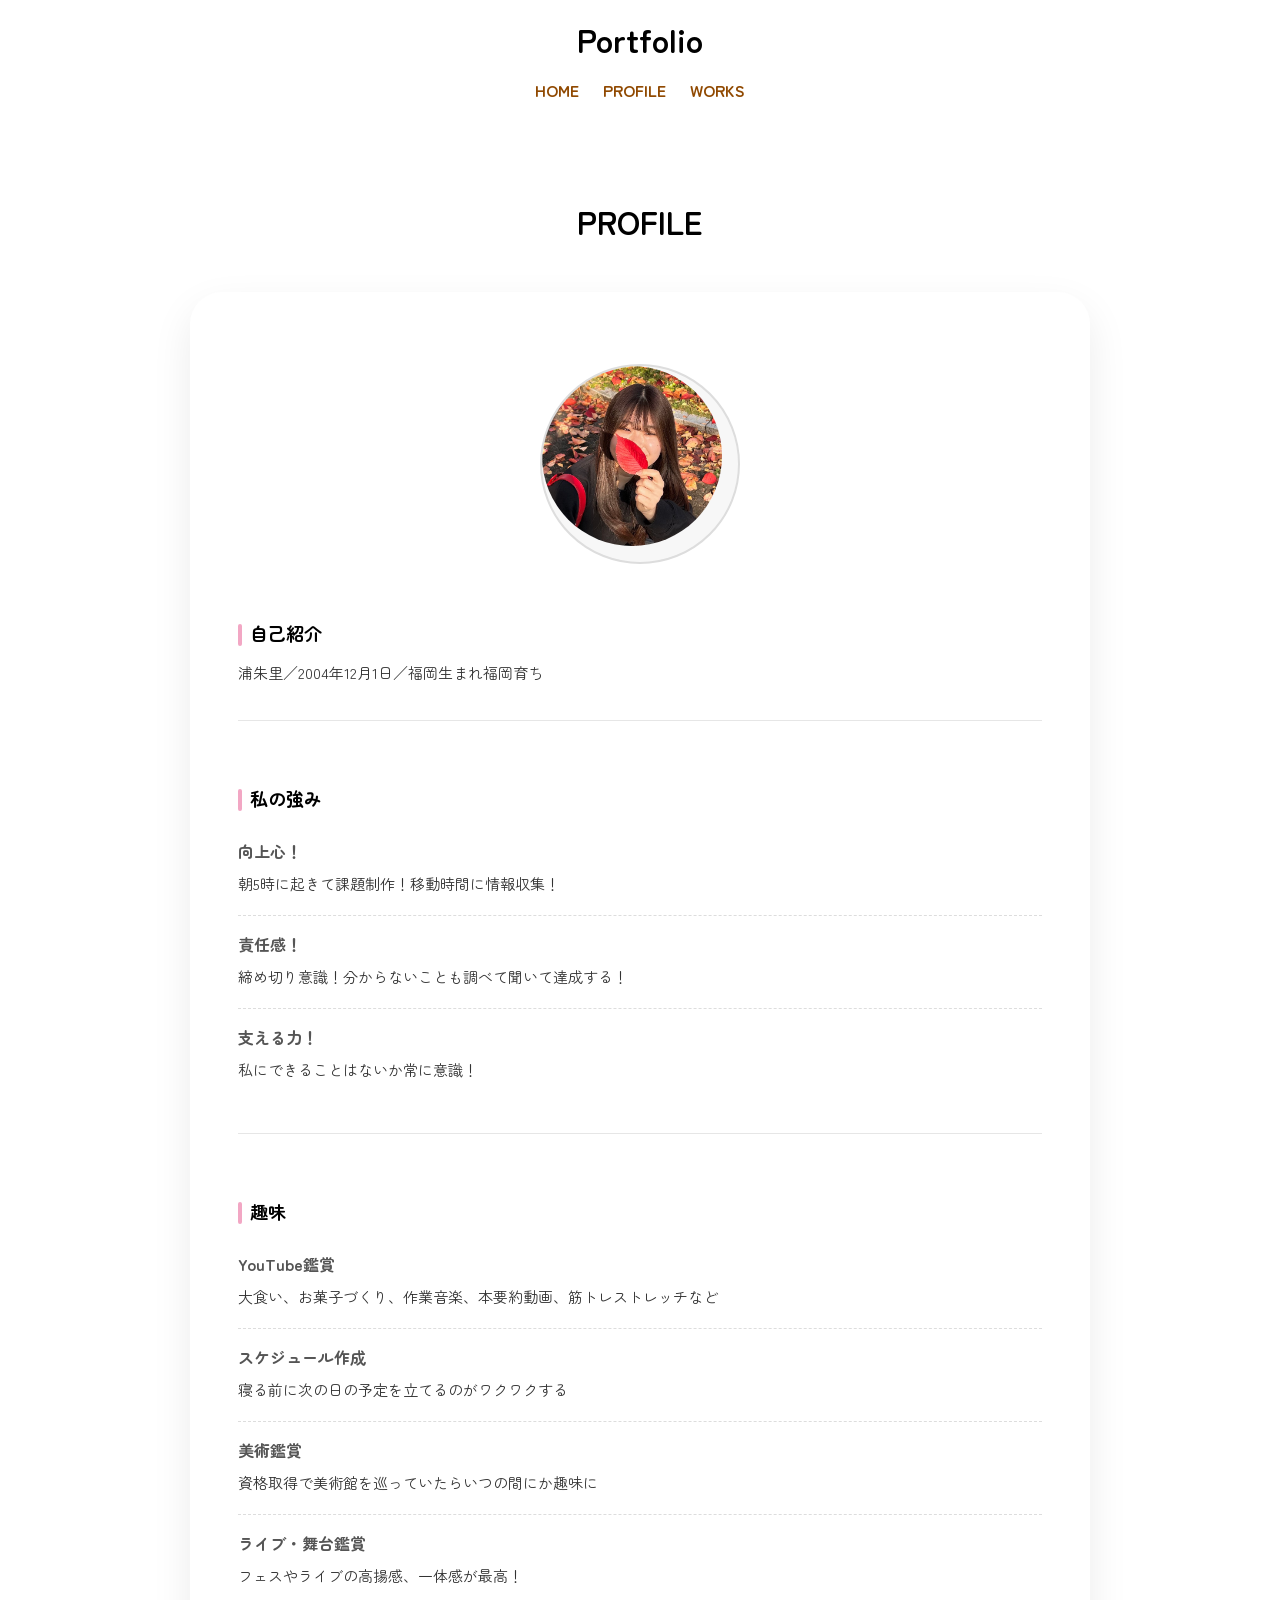
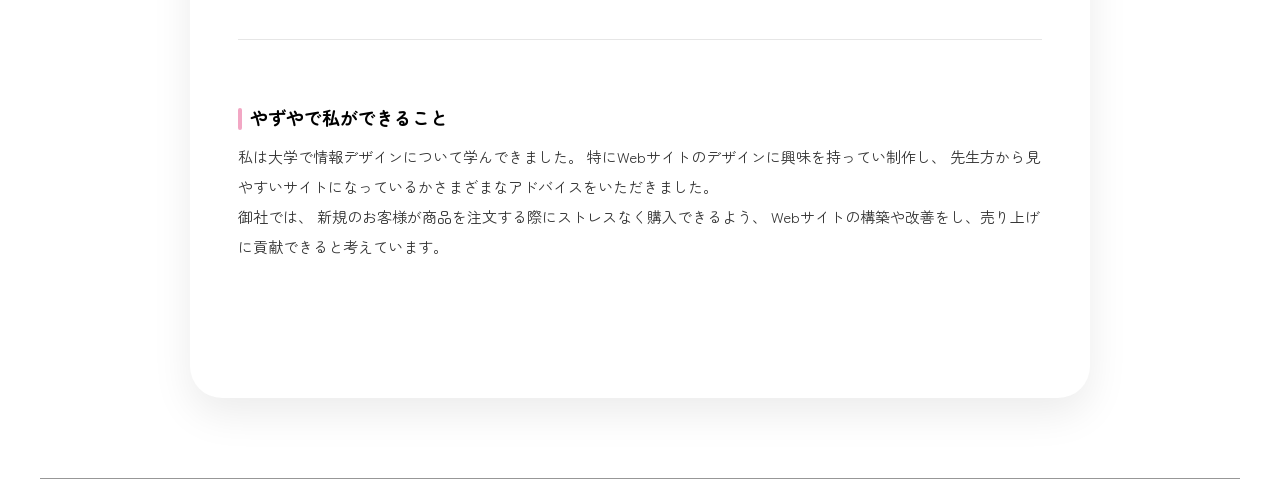
==== about.html @ 39ef50e6 "Update about.html" ====
<!DOCTYPE html>
<html lang="ja">
<head>
  <meta charset="UTF-8">
  <title>PROFILE</title>
  <meta name="viewport" content="width=device-width, initial-scale=1.0">
  <link rel="stylesheet" href="style.css">
  <link rel="stylesheet" href="about.css">
   <!-- Google Fonts -->
   <link rel="stylesheet" href="https://fonts.googleapis.com/css2?family=Zen+Maru+Gothic:wght@400&display=swap">
</head>

<body>
<div id="wrap">

  <header>
    <h1>Portfolio</h1>
    <nav>
      <ul>
        <li><a href="index.html">HOME</a></li>
        <li><a href="about.html">PROFILE</a></li>
        <li><a href="works.html">WORKS</a></li>
      </ul>
    </nav>
  </header>

  <main class="about">
    <h2 class="about-title">PROFILE</h2>

    <div class="profile-card">
              <div class="about-image">
                <img src="images/profile.jpg" alt="写真">
              </div>
      <section class="profile-section">
        <h3>自己紹介</h3>
        <p>浦朱里／2004年12月1日／福岡生まれ福岡育ち</p>
      </section>
    
      <section class="profile-section">
        <h3>私の強み</h3>

        <ul class="profile-list">
          <li>
            <span class="period">向上心！</span>
            <p>朝5時に起きて課題制作！移動時間に情報収集！</p>
          </li>
      
          <li>
            <span class="period">責任感！</span>
            <p>締め切り意識！分からないことも調べて聞いて達成する！</p>
          </li>
      
          <li>
            <span class="period">支える力！</span>
            <p>私にできることはないか常に意識！
            </p>
          </li>
          
      </section>
    
      <section class="profile-section">
        <h3>趣味</h3>
      
        <ul class="profile-list">
          <li>
            <span class="period">YouTube鑑賞</span>
            <p>大食い、お菓子づくり、作業音楽、本要約動画、筋トレストレッチなど</p>
          </li>

          <li>
            <span class="period">スケジュール作成</span>
            <p>寝る前に次の日の予定を立てるのがワクワクする</p>
          </li>

          <li>
          <span class="period">美術鑑賞</span>
            <p>資格取得で美術館を巡っていたらいつの間にか趣味に
            </li>

          <li>
            <span class="period">ライブ・舞台鑑賞</span>
            <p>フェスやライブの高揚感、一体感が最高！</p>
          </li>
        </section>
      
    
      <section class="profile-section">
        <h3>やずやで私ができること</h3>

        <p>

          私は大学で情報デザインについて学んできました。
          特にWebサイトのデザインに興味を持ってい制作し、
          先生方から見やすいサイトになっているかさまざまなアドバイスをいただきました。<br>
          
          御社では、
          新規のお客様が商品を注文する際にストレスなく購入できるよう、
          Webサイトの構築や改善をし、売り上げに貢献できると考えています。
        </p>


      </section>
    
    </div>
    
</body>
</html>
---- style.css ----
@charset "UTF-8";
* {
    margin: 0;
    padding: 0;
    list-style: none;
    text-decoration: none;
    box-sizing: border-box;
    
  }

  body {
    height: 100%;
      font-family: "Zen Maru Gothic", sans-serif;
    }
  
  #wrap {
    display: flex;
    flex-direction: column;
    min-height: 100vh;
  }

  /* メインビジュアル専用：ふんわり表示 */
  .main-visual {
    width: 40%;
    margin: 80px auto;
  
    opacity: 0;
    transform: translateY(-12px);
    transition: opacity 2s ease, transform 2s ease;
  }
  /* スマホ */
@media (max-width: 768px) {
  .main-visual {
    width: 90%;
    margin: 40px auto;
  }
}
  
  .main-visual.is-show {
    opacity: 1;
    transform: translateY(0);
  }
  


@keyframes fadeDown {
  to {
    opacity: 1;
    transform: translateY(0);
  }
}

.more-btn {
  display: inline-block;
  padding: 20px 28px;
  border-radius: 999px;
  background-color: #f3f3f3;
  color: #330000;
  font-size: 14px;
  text-decoration: none;
  transition: background-color 0.4s ease, color 0.4s ease;
}

.more-btn:hover {
  background-color: #330000;
  color: #fffaef;
}

  

  img {
    width: 100%;
    height: auto;
    vertical-align: bottom;
  }
header {
  background: #ffffff;
}
header h1 {
    text-align: center;
    padding: 1rem;
  }
  
  nav ul {
    padding-bottom: 1rem;
    margin: 0;
    text-align: center;
  }
  
  nav ul li {
    display: inline-block;
    margin: 0 10px;
  }
  
  nav ul li a {
    font-weight: bold;
    color: #904901;
  }


  main {
    max-width: 1200px;
    margin: 0 auto;
    padding: 1rem;
  }


  
main section {
    margin-bottom: 60px;
  }
  
section {
  background: #FFF;
}



footer {
  background:#330000;
  color: #FFF;
  text-align: center;
  padding: 1rem;
  width: 100%;
}

/* article01、02*/
.section-inner {
  max-width: 800px;
  margin: 0 auto;
}

/* article01*/
.sec01 {
  grid-column: 1 / -1;
  padding: 40px 20px;
  border-radius: 16px;
  box-shadow: 0 8px 24px rgba(0, 0, 0, 0.08);
  background: #fff;
  display: flex;
  flex-direction: column;
  align-items: center;   /* 横中央 */
  text-align: center;    /* 文章中央 */
}

.about-title {
  margin-bottom: 24px;
}
.about-text {
  line-height: 1.8;
  margin-bottom: 20px;
}


.about-image {
  width: 200px;
  height: 200px;
  border-radius: 50%;
  border: 2px solid #ddd;
  overflow: hidden;
  background: #f7f7f7;
  margin: 0 auto 24px; 
}

.about-image img {
  width: 100%;
  height: 100%;
  object-fit: cover;
}


/* WORKSエリア */
.sec02 {
  grid-column: 1 / -1;
  padding: 40px 20px;
  box-shadow: 0 8px 24px rgba(0, 0, 0, 0.08);
  background: #fff;
  border-radius: 16px;
}

/* 見出し */
.works-title {
  text-align: center;
  margin-bottom: 24px;
}

.work_top-title{
text-align: center;
padding: 100px 25px 20px;
}

/* 画像縦並び */
.works-box {
  text-align: center; /* 中央寄せ */
}

.works-box img {
  height: auto;       /* 比率維持 */
  display: block;
  margin: 0 auto 40px; /* 縦余白 */
}



/* contact */
.sec03 {
  grid-column: 1 / -1;
  padding: 40px 20px;
  box-shadow: 0 8px 24px rgba(0, 0, 0, 0.08);
  background: #fff;
  border-radius: 16px;
}
.contact-text p {
  text-align: center;
}



html {
  scroll-behavior: smooth;
}


/*初・小さい説明など*/
.section-sub {
  display: block;
  font-size: 12px;
  color: #888;
  margin-top: 6px;
  letter-spacing: 0.1em;
}

/*WORK ページごとのタイトル下の説明箇所*/
.section-sub2 {
  display: block;
  font-size: 15px;
  color: #956060;
  margin-top: 6px;
  letter-spacing: 0.1em;
  text-align: center;
}
---- about.css ----
/* ABOUT専用 */

/* ===== ABOUT全体 ===== */
.about {
  width: 100%;
  min-height: 100vh;
  padding: 80px 24px;
  display: flex;
  flex-direction: column;
  align-items: center;
  border-bottom: 1px solid #979797;
}

.profile-section {
  width: 100%;
  padding-bottom: 32px;
  margin-bottom: 32px;
  border-bottom: 1px solid #e6e6e6;
  text-align: left;
}

.profile-section:last-child {
  border-bottom: none;
}

.profile-section:last-child {
  border-bottom: none;
}


/* ===== タイトル ===== */
.about-title {
  font-size: 32px;
  margin-bottom: 48px;
}

/* ===== プロフィールカード ===== */
.profile-card {
  width: 100%;
  max-width: 900px;
  min-height: 80vh;

  background-color: #ffffff;
  border-radius: 32px;
  box-shadow: 0 16px 40px rgba(0, 0, 0, 0.08);

  padding: 72px 48px;

  display: flex;
  flex-direction: column;
  align-items: stretch;
  gap: 32px;
}

/* ===== 画像 ===== */
.about-image img {
  width: 180px;
  height: 180px;
  object-fit: cover;
  border-radius: 50%;
}

/* 見出し */
.profile-section h3 {
  font-size: 18px;
  margin-bottom: 12px;
  font-weight: 600;
  position: relative;
  padding-left: 12px;
}

/* 見出しの左にノートっぽい線 */
.profile-section h3::before {
  content: "";
  position: absolute;
  left: 0;
  top: 4px;
  width: 4px;
  height: 1.2em;
  background-color: #f2a7c4; /* うすピンク */
  border-radius: 2px;
}

/* ===== テキスト ===== */
/* 本文 */
.profile-section p {
  font-size: 15px;
  line-height: 2;
  color: #333;
}

/* ===== HOMEへ戻る ===== */
.back-home {
  margin-top: 40px;
  font-size: 14px;
  color: #666;
  text-decoration: none;
}

.profile-list {
  list-style: none;
  padding: 0;
  margin: 0;
}

.profile-list li {
  padding: 16px 0;
  border-bottom: 1px dashed #ddd;
}

.profile-list li:last-child {
  border-bottom: none;
}

.period {
  display: block;
  font-weight: 600;
  margin-bottom: 6px;
  color: #555;
}
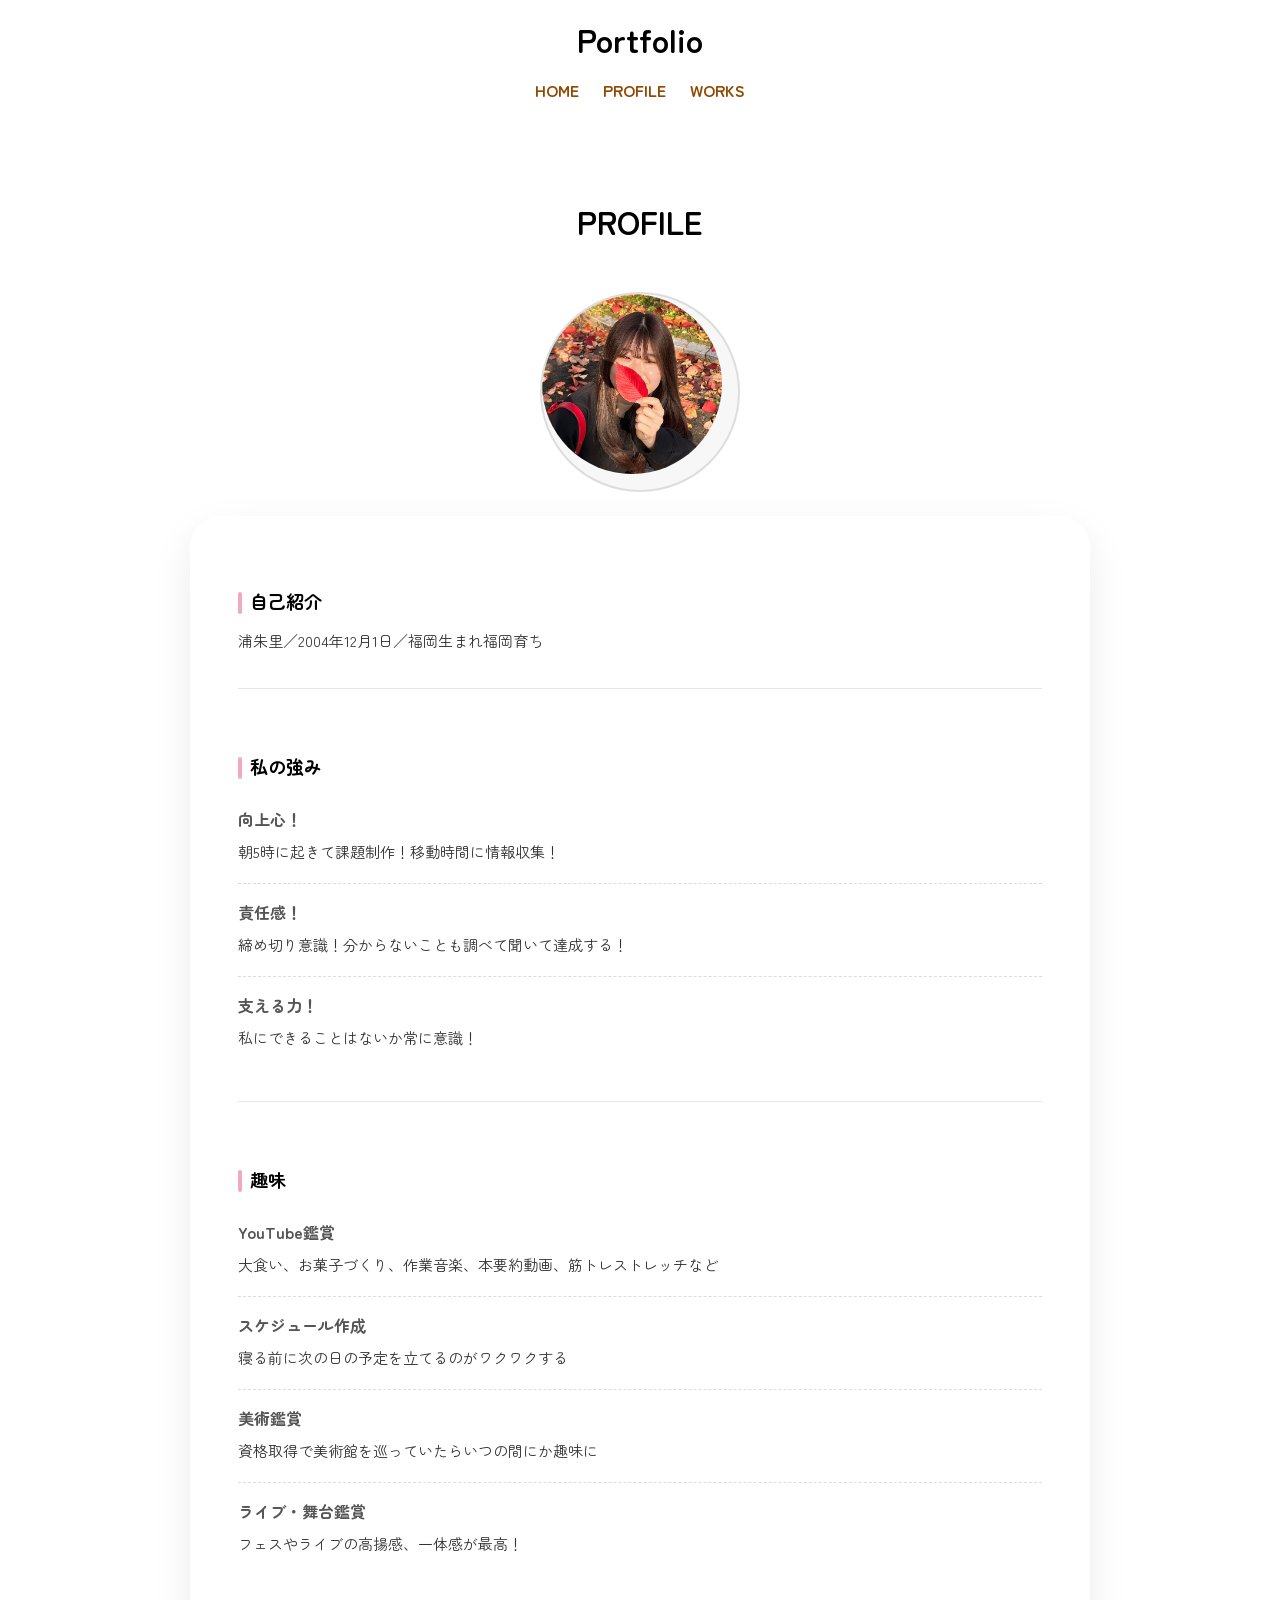
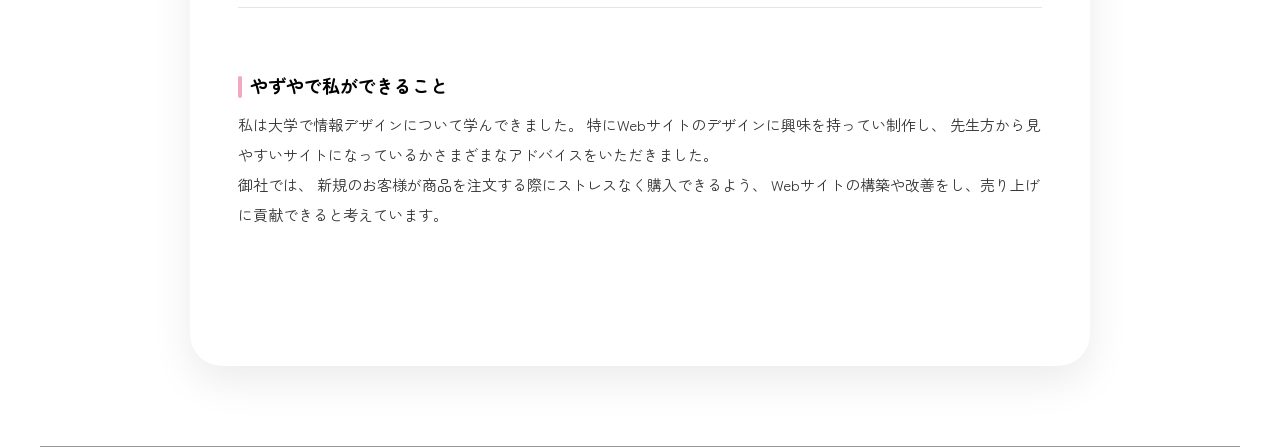
==== commit 85110589: "Update about.html" ====
--- a/about.html
+++ b/about.html
@@ -26,11 +26,11 @@
 
   <main class="about">
     <h2 class="about-title">PROFILE</h2>
+                  <div class="about-image">
+                <img src="images/profile.jpg" alt="写真">
+              </div>
 
     <div class="profile-card">
-              <div class="about-image">
-                <img src="images/profile.jpg" alt="写真">
-              </div>
       <section class="profile-section">
         <h3>自己紹介</h3>
         <p>浦朱里／2004年12月1日／福岡生まれ福岡育ち</p>
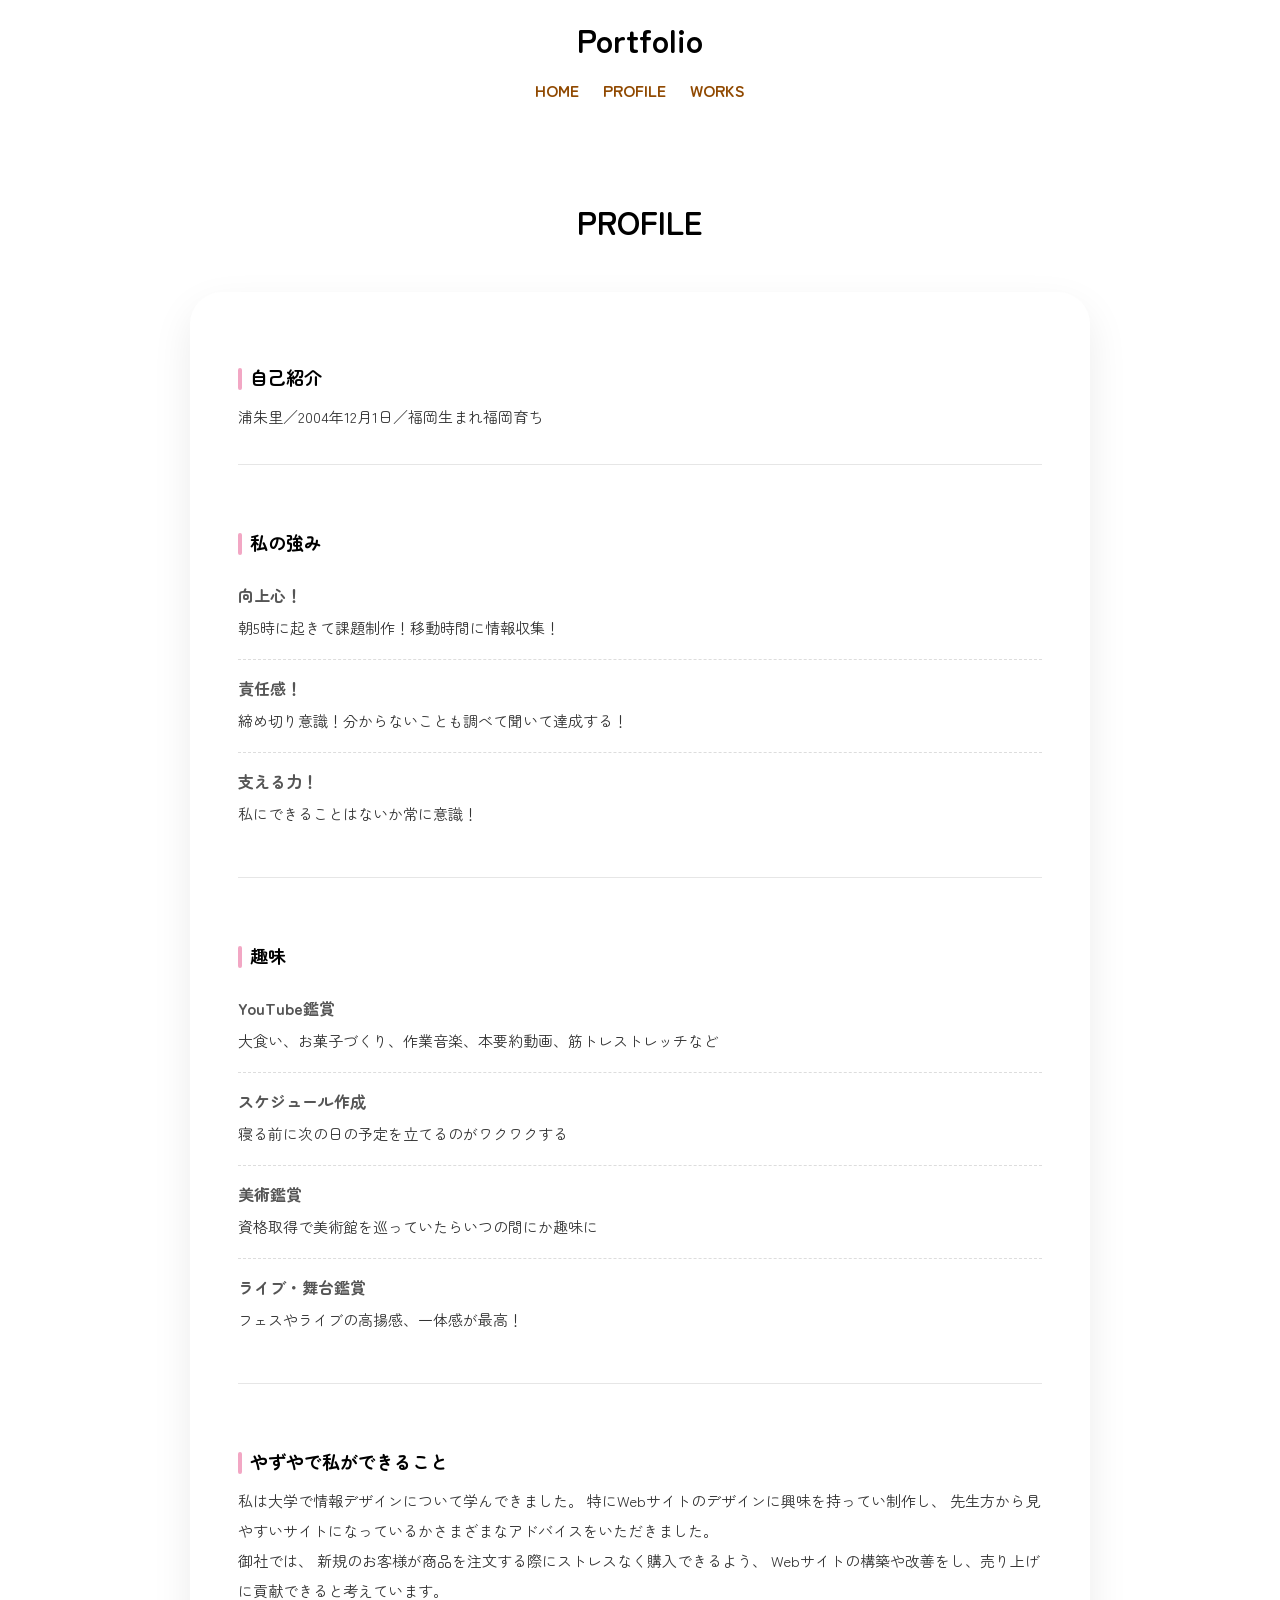
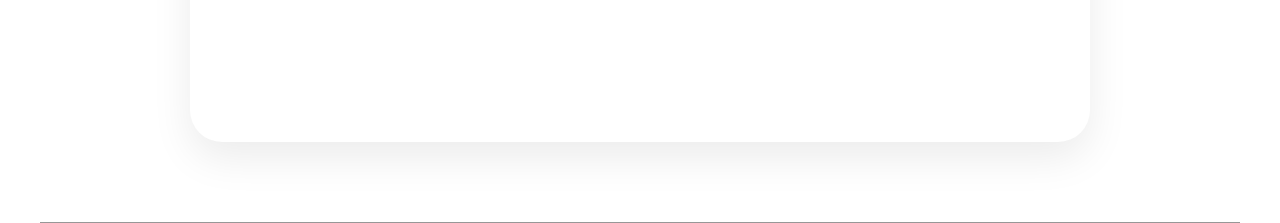
==== commit cbdc5bfb: "Update about.html" ====
--- a/about.html
+++ b/about.html
@@ -26,9 +26,6 @@
 
   <main class="about">
     <h2 class="about-title">PROFILE</h2>
-                  <div class="about-image">
-                <img src="images/profile.jpg" alt="写真">
-              </div>
 
     <div class="profile-card">
       <section class="profile-section">
--- a/style.css
+++ b/style.css
@@ -56,7 +56,7 @@
   border-radius: 999px;
   background-color: #f3f3f3;
   color: #330000;
-  font-size: 14px;
+  font-size: 20px;
   text-decoration: none;
   transition: background-color 0.4s ease, color 0.4s ease;
 }
@@ -238,4 +238,4 @@
   margin-top: 6px;
   letter-spacing: 0.1em;
   text-align: center;
-}+}
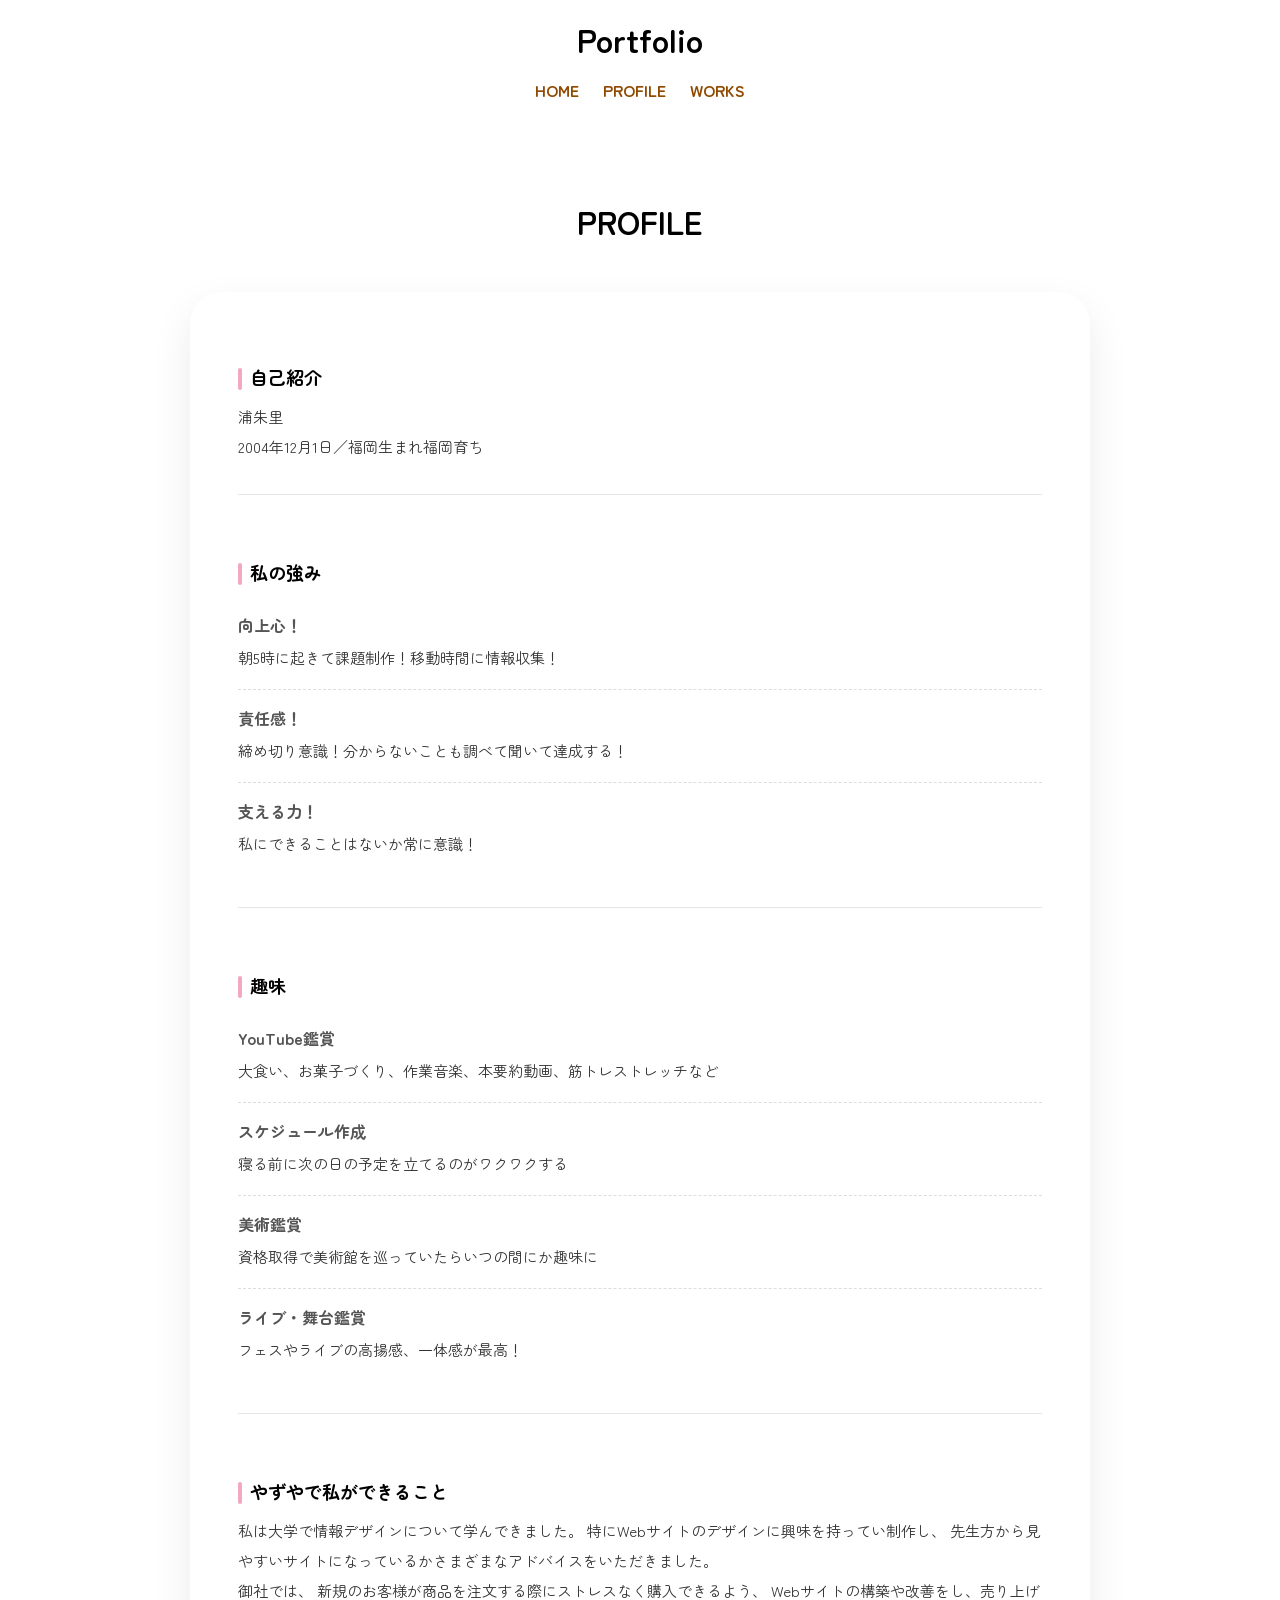
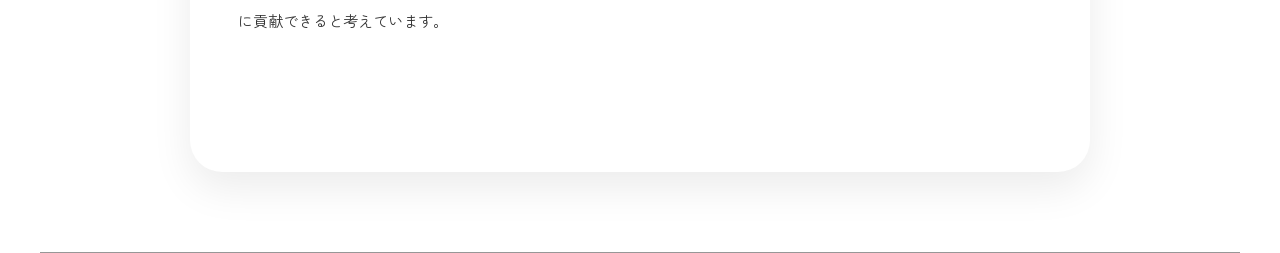
==== commit 670d03d3: "Update about.html" ====
--- a/about.html
+++ b/about.html
@@ -30,7 +30,7 @@
     <div class="profile-card">
       <section class="profile-section">
         <h3>自己紹介</h3>
-        <p>浦朱里／2004年12月1日／福岡生まれ福岡育ち</p>
+        <p>浦朱里<br>2004年12月1日／福岡生まれ福岡育ち</p>
       </section>
     
       <section class="profile-section">
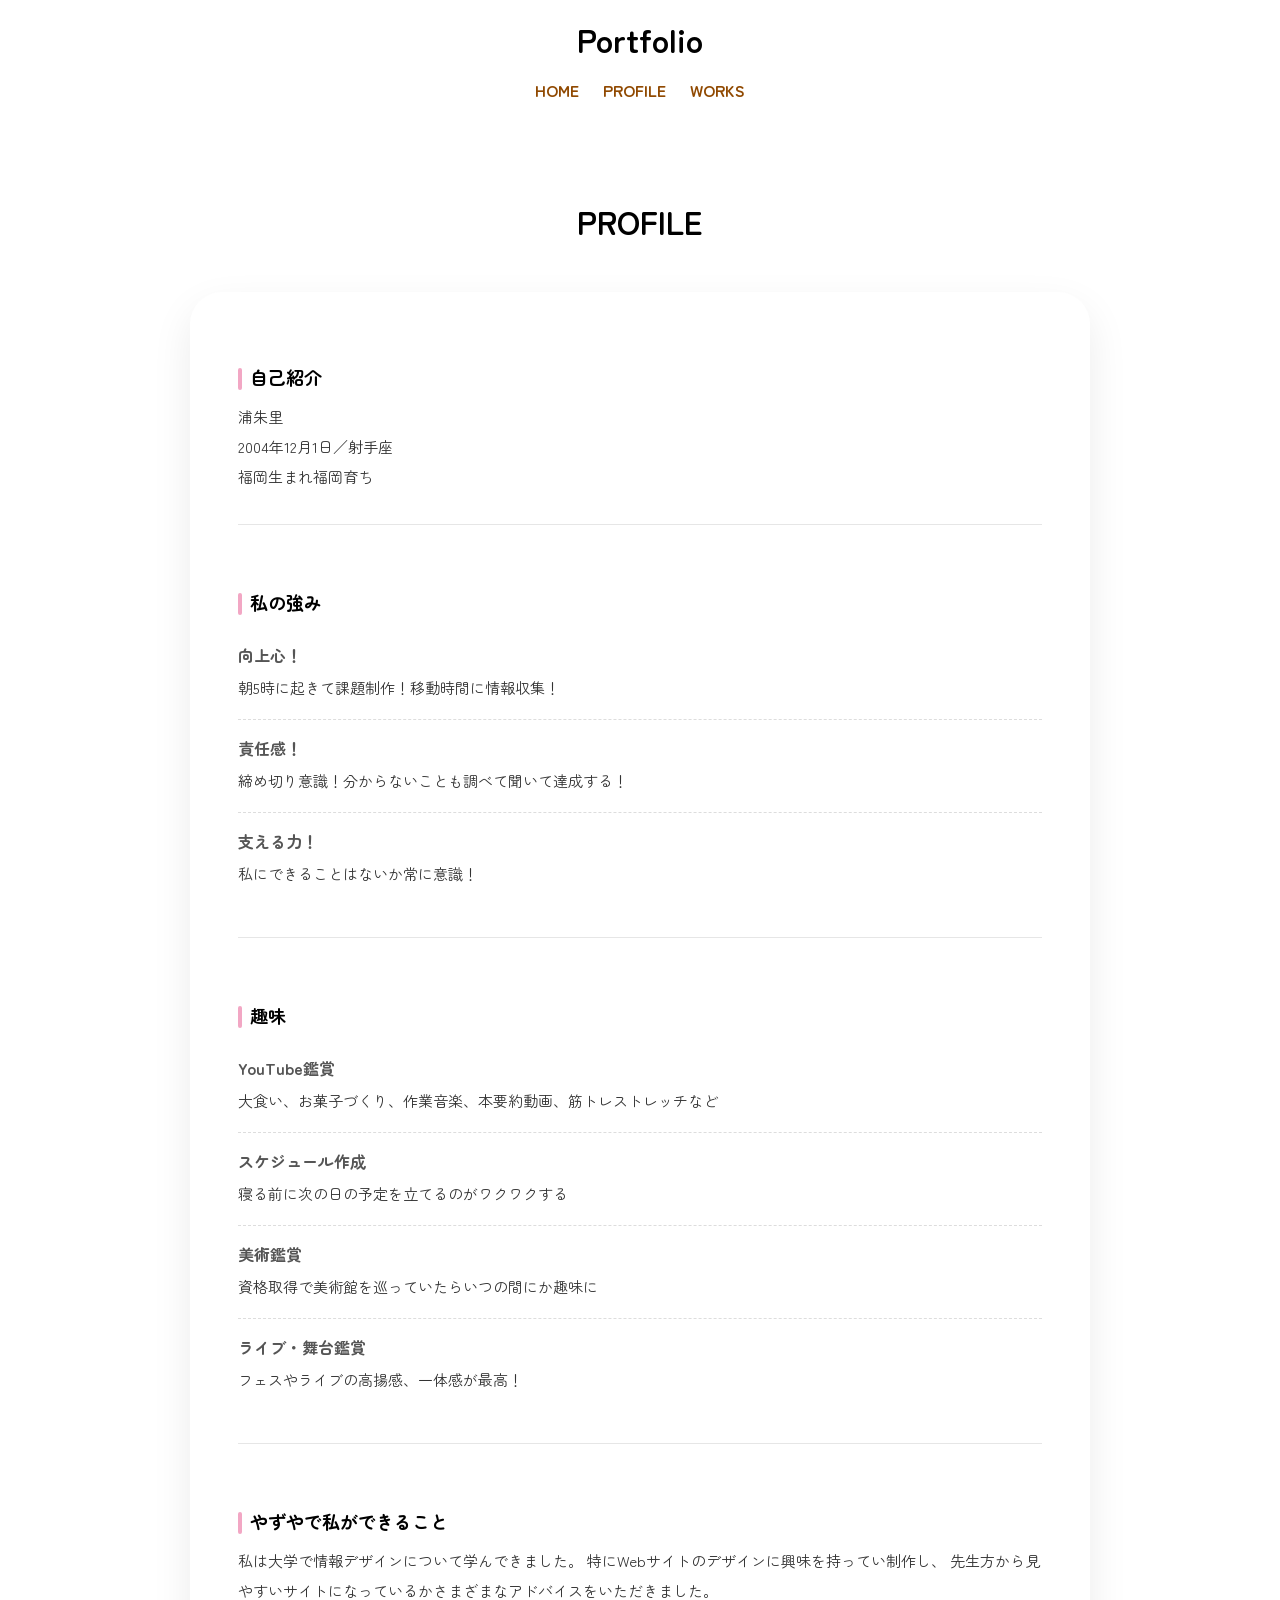
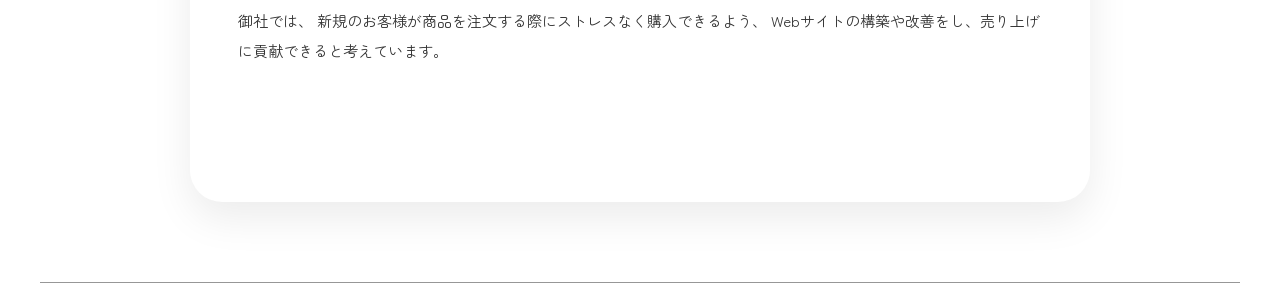
==== commit 75a20461: "Update about.html" ====
--- a/about.html
+++ b/about.html
@@ -30,7 +30,7 @@
     <div class="profile-card">
       <section class="profile-section">
         <h3>自己紹介</h3>
-        <p>浦朱里<br>2004年12月1日／福岡生まれ福岡育ち</p>
+        <p>浦朱里<br>2004年12月1日／射手座<br>福岡生まれ福岡育ち</p>
       </section>
     
       <section class="profile-section">
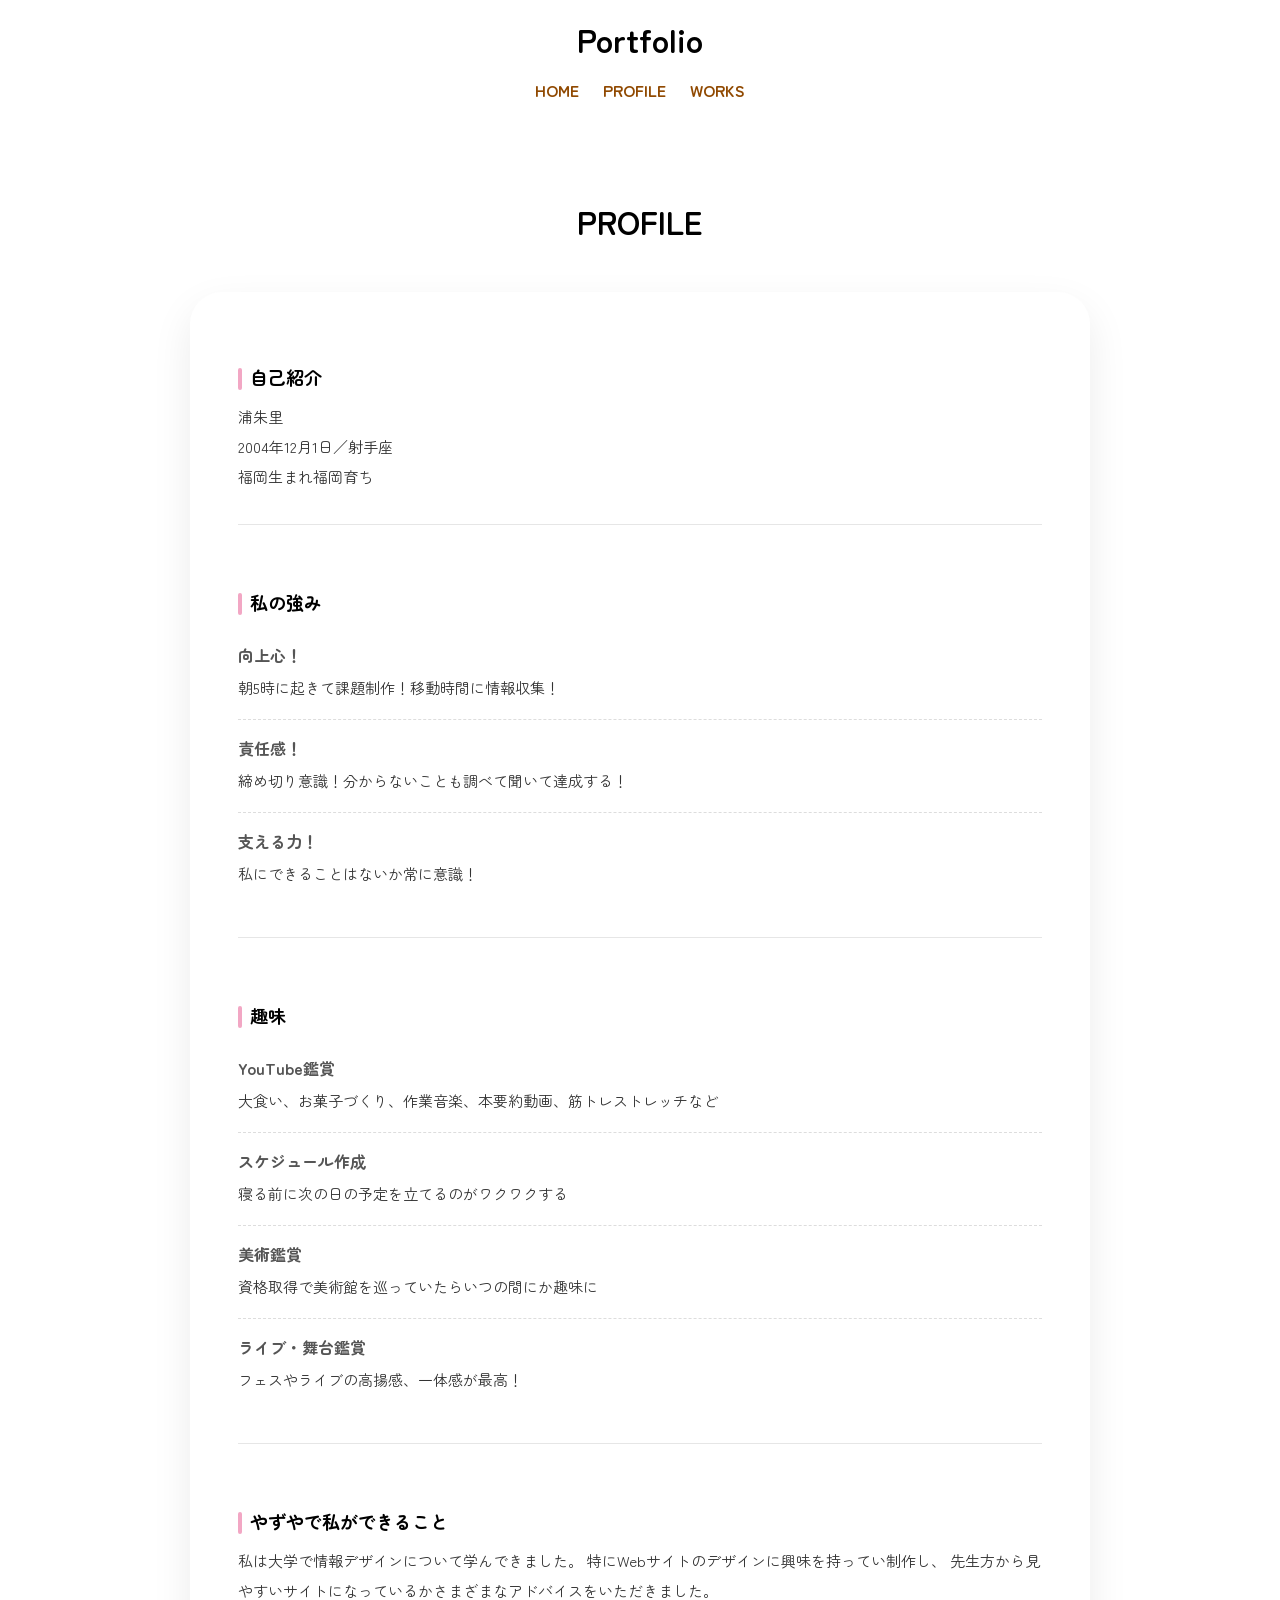
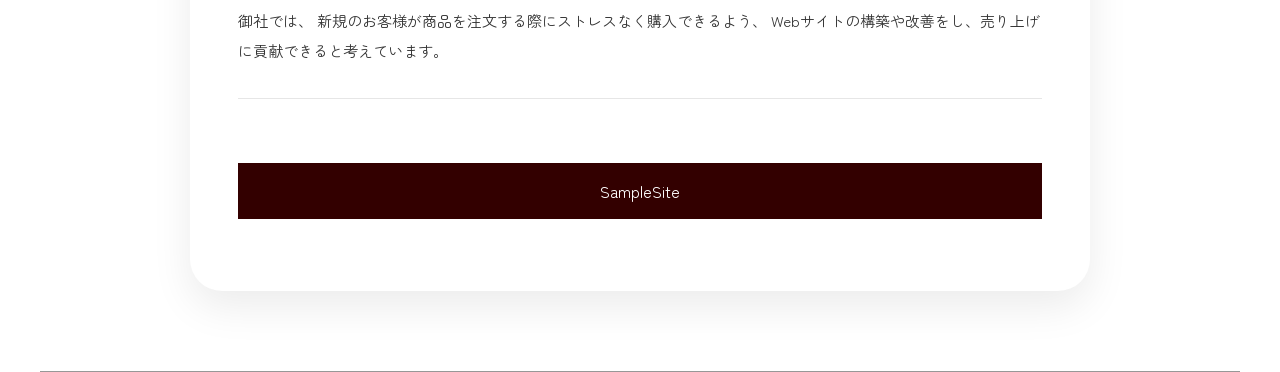
==== commit dc270407: "Update about.html" ====
--- a/about.html
+++ b/about.html
@@ -97,8 +97,10 @@
 
 
       </section>
-    
-    </div>
-    
+      
+    <footer>
+  <p> SampleSite</p>
+</footer>
+</div>
 </body>
 </html>
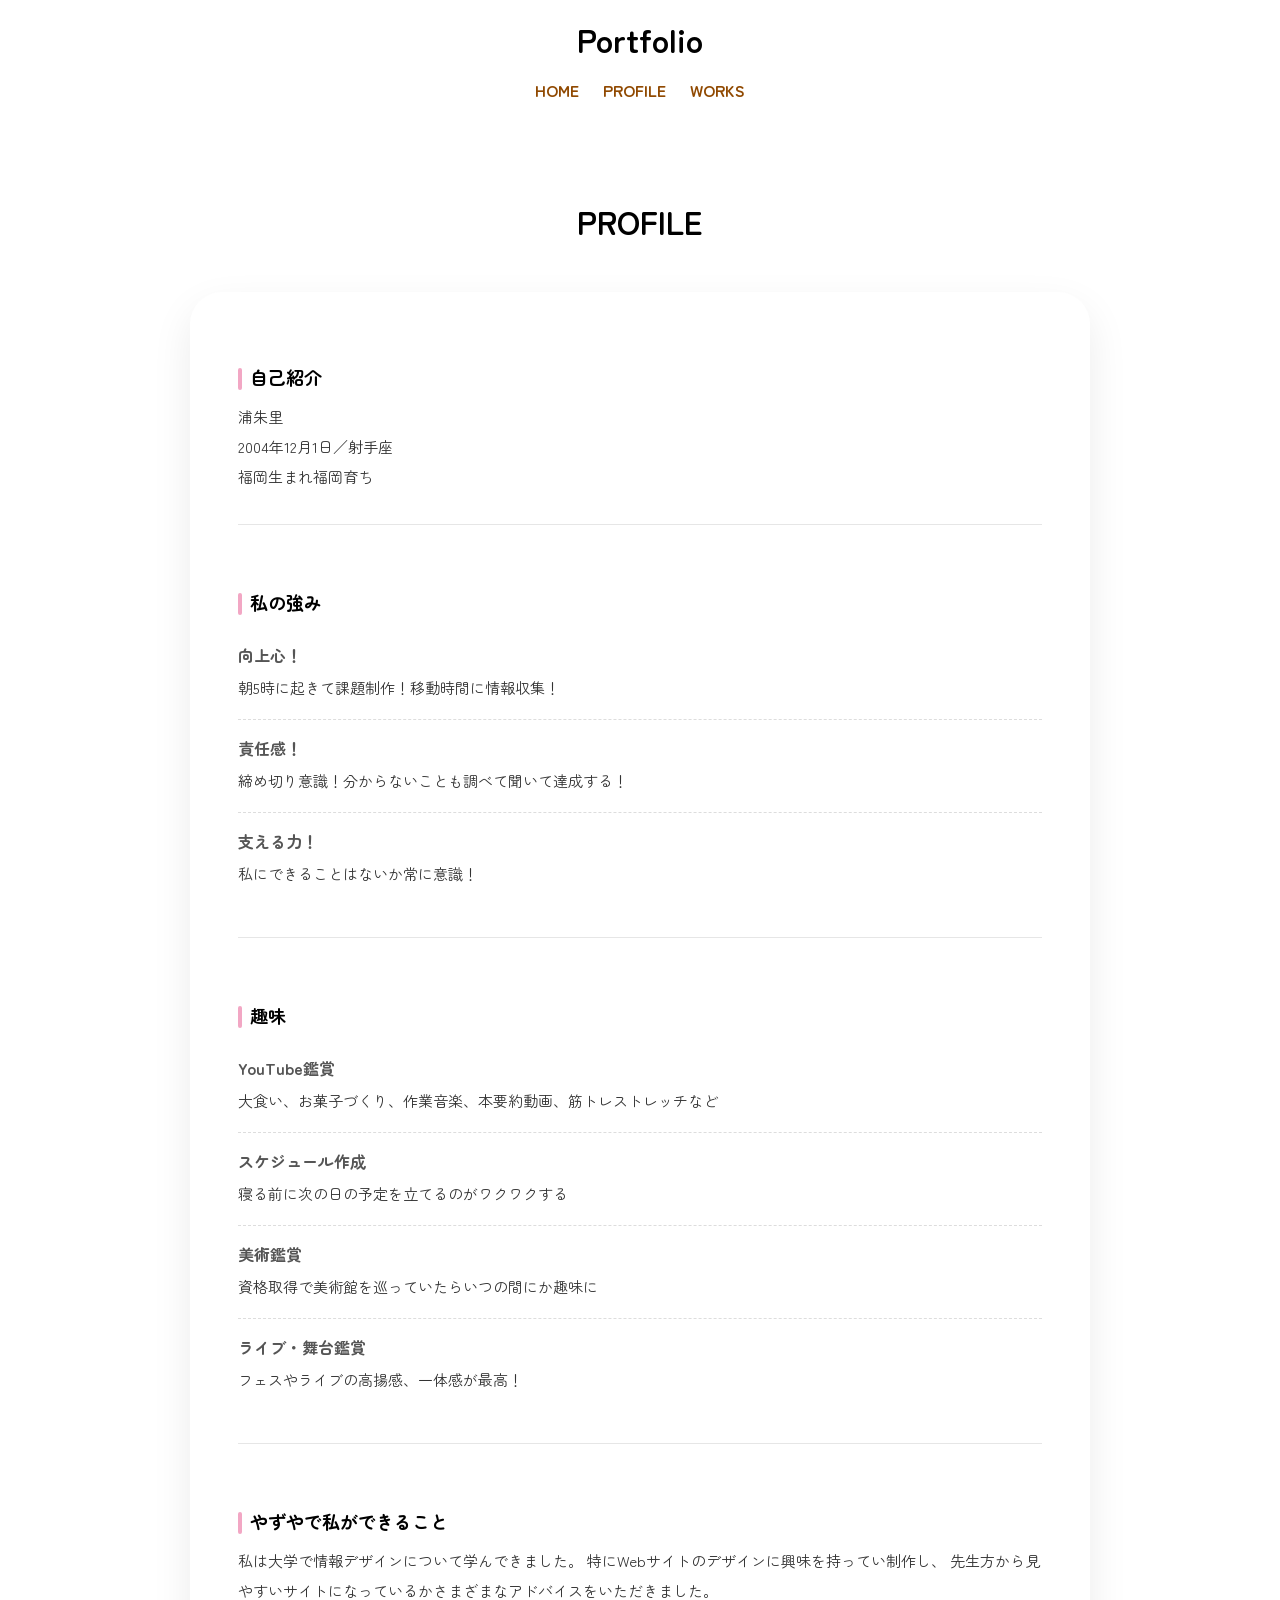
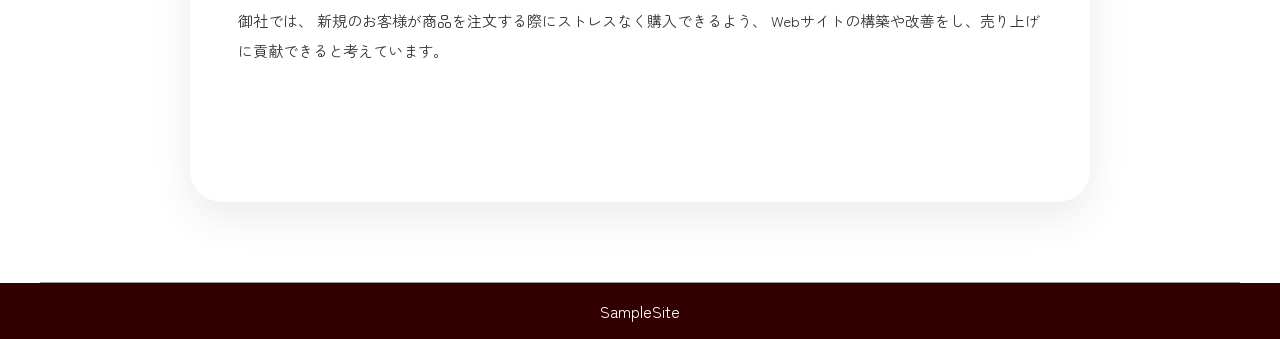
==== commit 3ca9aff4: "Update about.html" ====
--- a/about.html
+++ b/about.html
@@ -97,7 +97,7 @@
 
 
       </section>
-      
+      </main>
     <footer>
   <p> SampleSite</p>
 </footer>
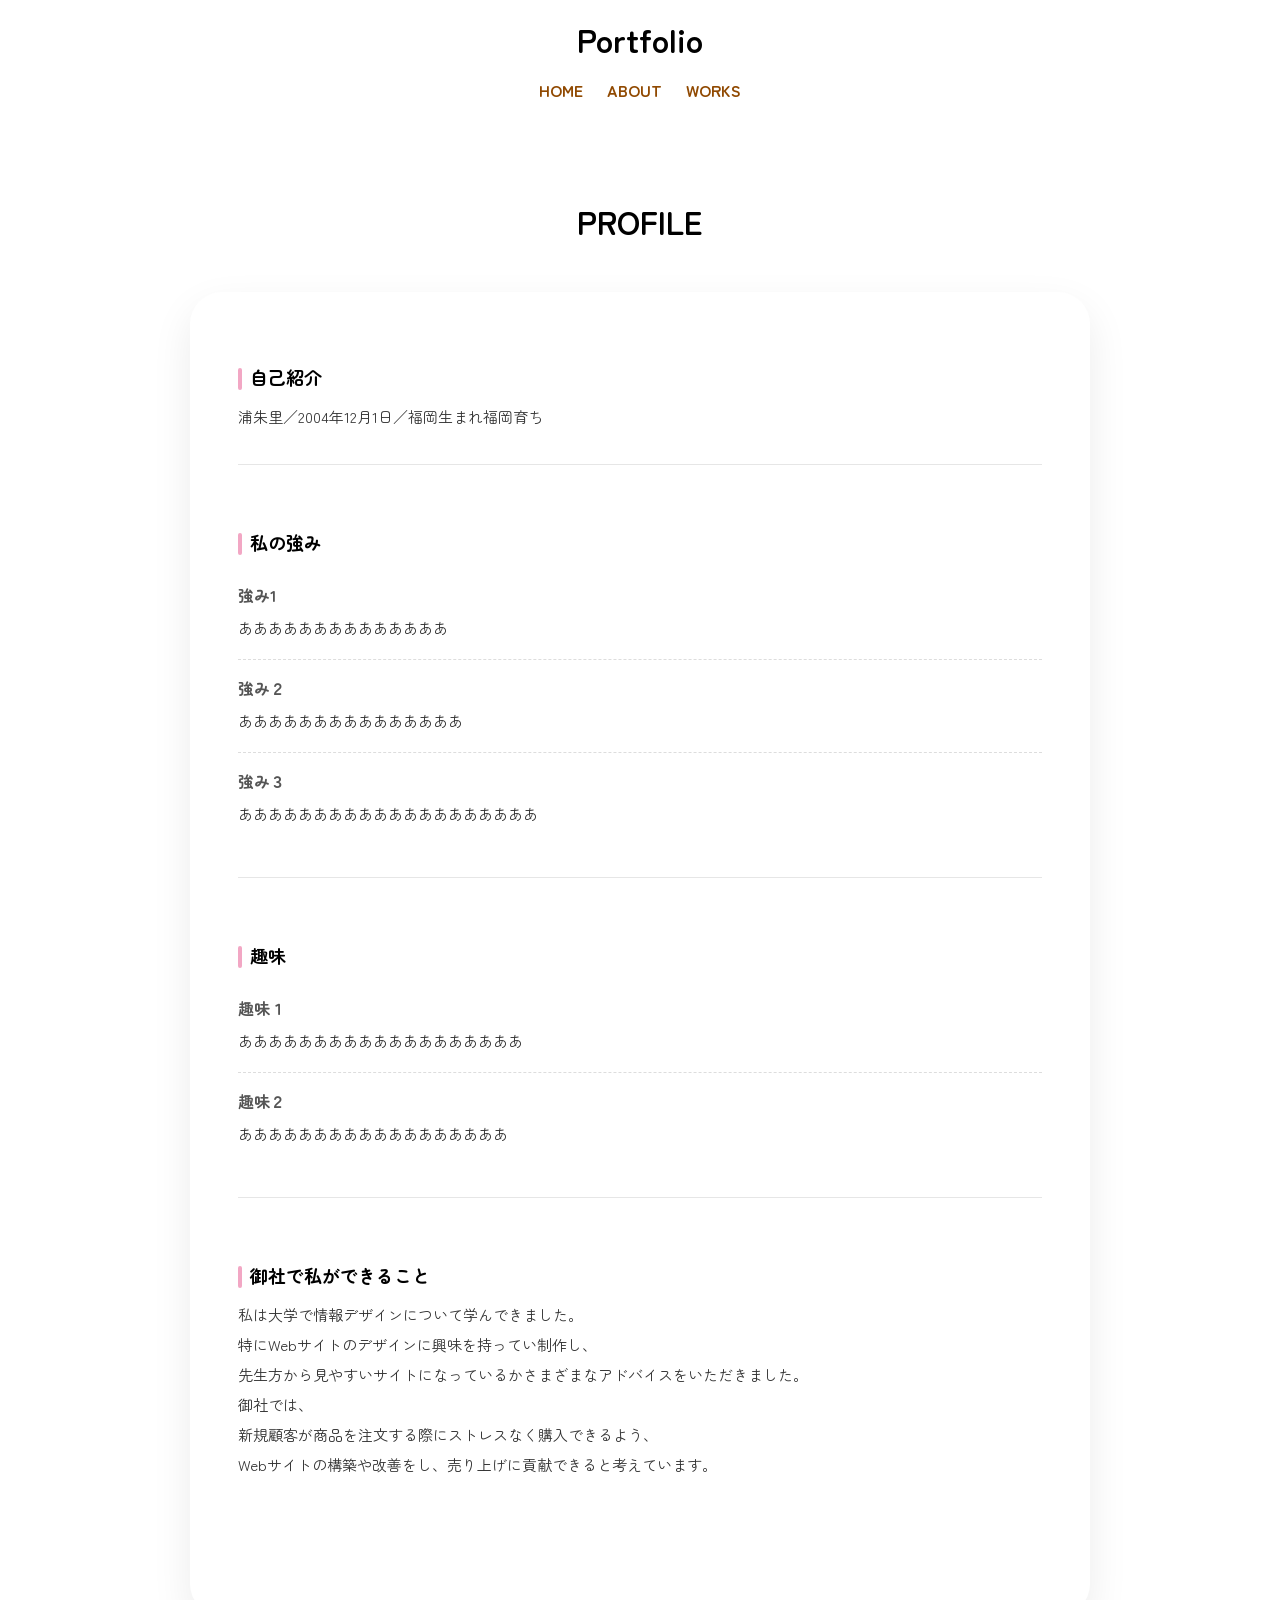
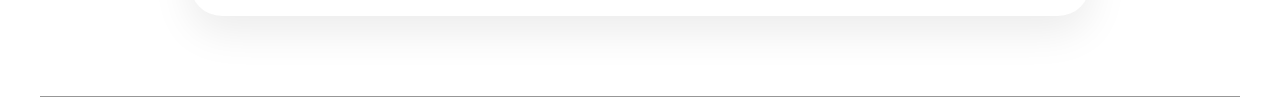
==== commit 25cd3c95: "Add files via upload" ====
--- a/about.html
+++ b/about.html
@@ -18,7 +18,7 @@
     <nav>
       <ul>
         <li><a href="index.html">HOME</a></li>
-        <li><a href="about.html">PROFILE</a></li>
+        <li><a href="about.html">ABOUT</a></li>
         <li><a href="works.html">WORKS</a></li>
       </ul>
     </nav>
@@ -28,9 +28,10 @@
     <h2 class="about-title">PROFILE</h2>
 
     <div class="profile-card">
+
       <section class="profile-section">
         <h3>自己紹介</h3>
-        <p>浦朱里<br>2004年12月1日／射手座<br>福岡生まれ福岡育ち</p>
+        <p>浦朱里／2004年12月1日／福岡生まれ福岡育ち</p>
       </section>
     
       <section class="profile-section">
@@ -38,18 +39,18 @@
 
         <ul class="profile-list">
           <li>
-            <span class="period">向上心！</span>
-            <p>朝5時に起きて課題制作！移動時間に情報収集！</p>
+            <span class="period">強み1</span>
+            <p>ああああああああああああああ</p>
           </li>
       
           <li>
-            <span class="period">責任感！</span>
-            <p>締め切り意識！分からないことも調べて聞いて達成する！</p>
+            <span class="period">強み２</span>
+            <p>あああああああああああああああ</p>
           </li>
       
           <li>
-            <span class="period">支える力！</span>
-            <p>私にできることはないか常に意識！
+            <span class="period">強み３</span>
+            <p>ああああああああああああああああああああ
             </p>
           </li>
           
@@ -60,47 +61,36 @@
       
         <ul class="profile-list">
           <li>
-            <span class="period">YouTube鑑賞</span>
-            <p>大食い、お菓子づくり、作業音楽、本要約動画、筋トレストレッチなど</p>
+            <span class="period">趣味１</span>
+            <p>あああああああああああああああああああ</p>
           </li>
 
           <li>
-            <span class="period">スケジュール作成</span>
-            <p>寝る前に次の日の予定を立てるのがワクワクする</p>
+            <span class="period">趣味２</span>
+            <p>ああああああああああああああああああ</p>
           </li>
 
-          <li>
-          <span class="period">美術鑑賞</span>
-            <p>資格取得で美術館を巡っていたらいつの間にか趣味に
-            </li>
-
-          <li>
-            <span class="period">ライブ・舞台鑑賞</span>
-            <p>フェスやライブの高揚感、一体感が最高！</p>
-          </li>
         </section>
       
     
       <section class="profile-section">
-        <h3>やずやで私ができること</h3>
+        <h3>御社で私ができること</h3>
 
         <p>
 
-          私は大学で情報デザインについて学んできました。
-          特にWebサイトのデザインに興味を持ってい制作し、
+          私は大学で情報デザインについて学んできました。<br>
+          特にWebサイトのデザインに興味を持ってい制作し、<br>
           先生方から見やすいサイトになっているかさまざまなアドバイスをいただきました。<br>
           
-          御社では、
-          新規のお客様が商品を注文する際にストレスなく購入できるよう、
+          御社では、<br>
+          新規顧客が商品を注文する際にストレスなく購入できるよう、<br>
           Webサイトの構築や改善をし、売り上げに貢献できると考えています。
         </p>
 
 
       </section>
-      </main>
-    <footer>
-  <p> SampleSite</p>
-</footer>
-</div>
+    
+    </div>
+    
 </body>
 </html>
